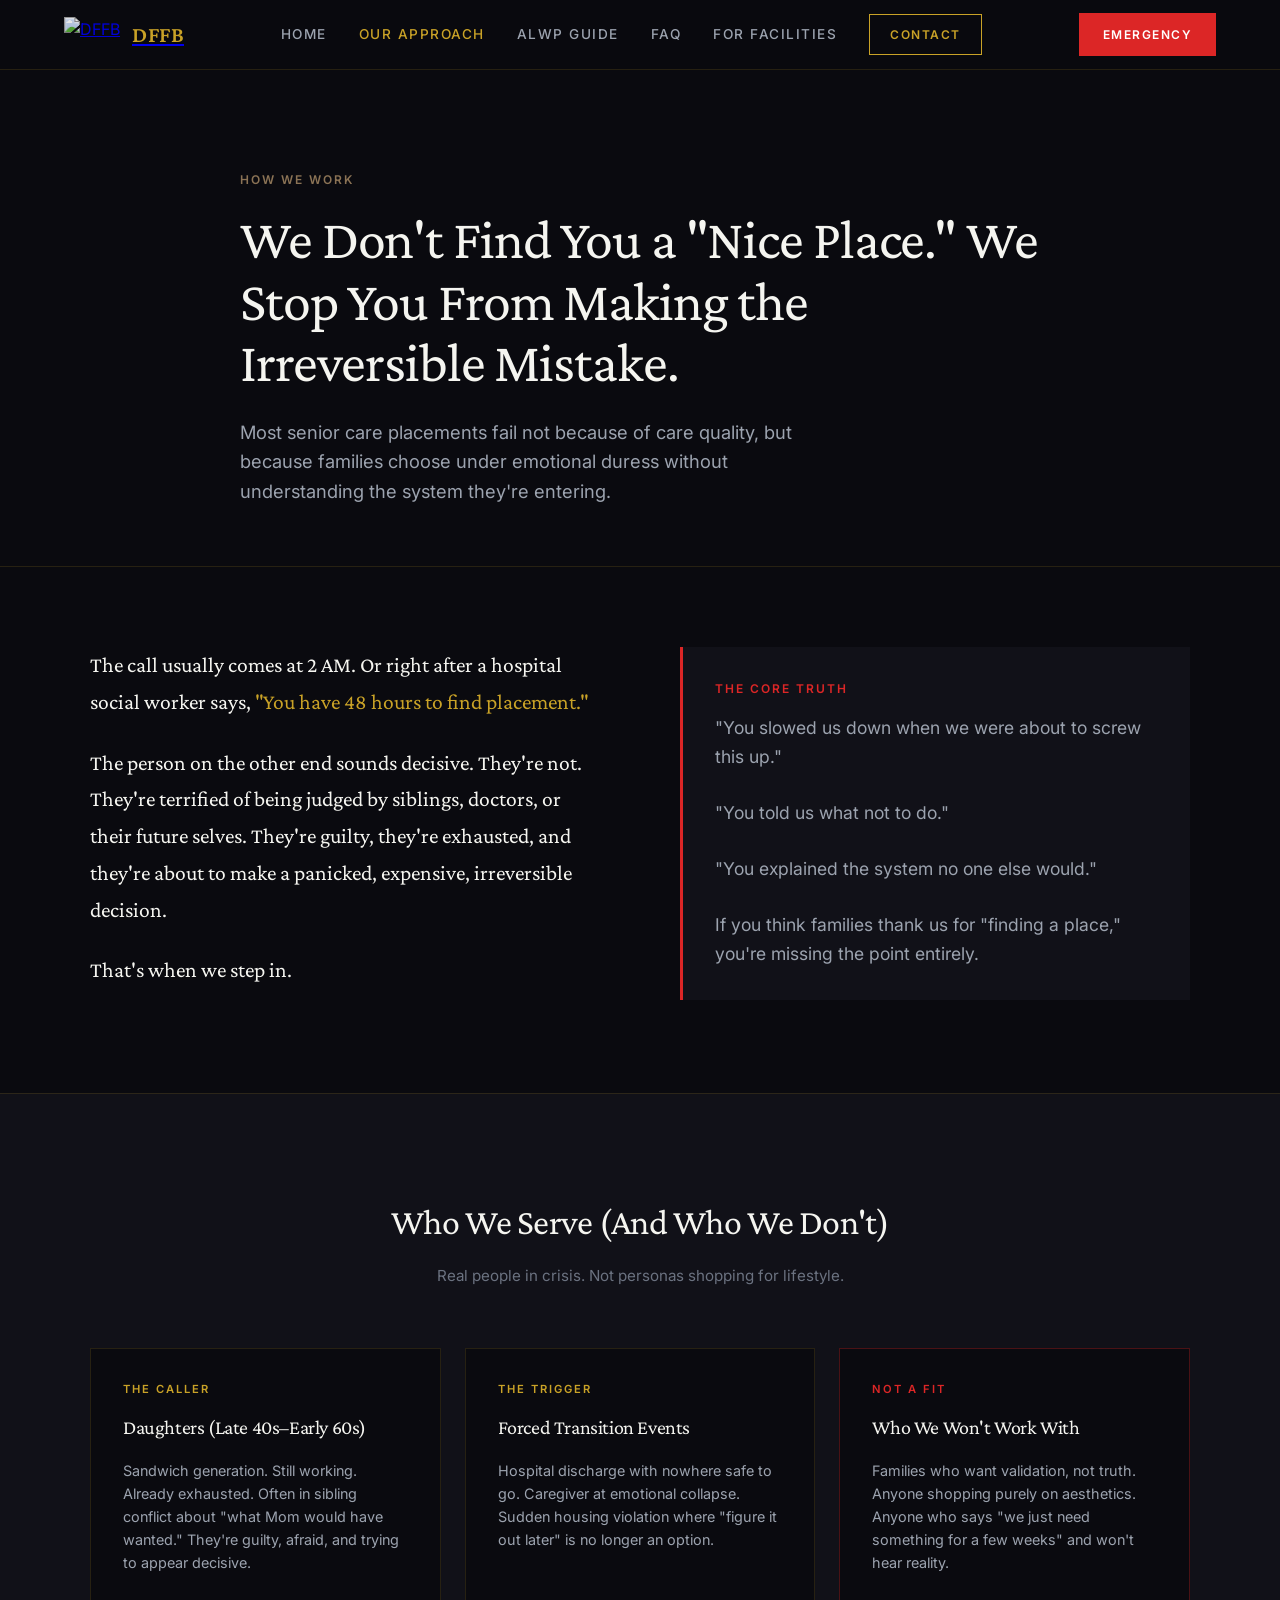
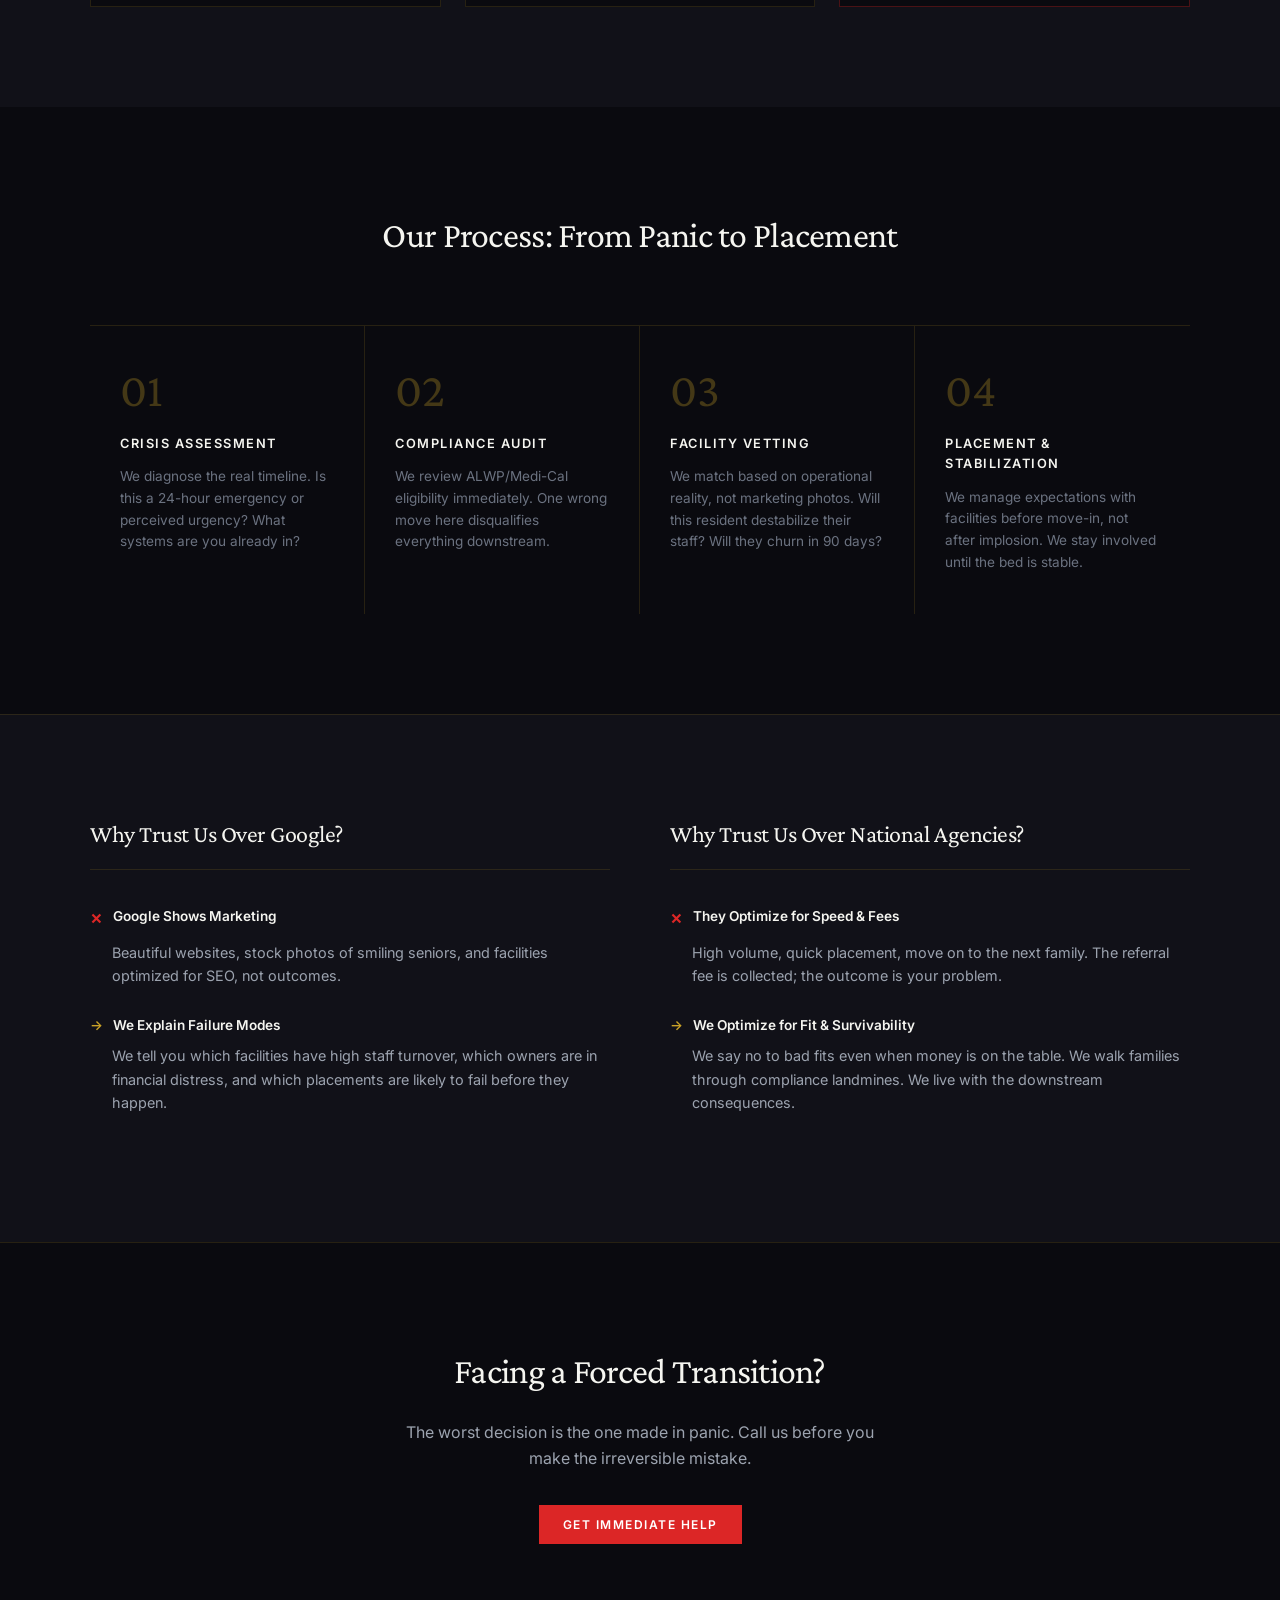
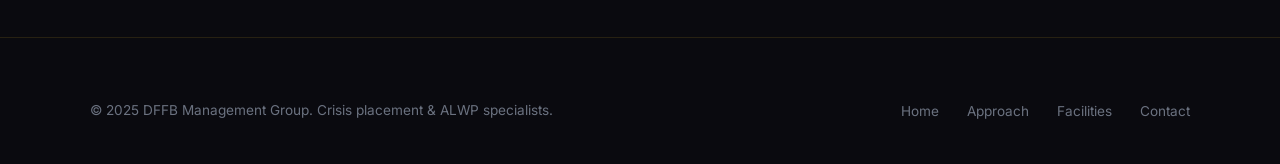
==== dffbwebsite/about.html @ b5d17aa3 "Add files via upload" ====
<!DOCTYPE html>
<html lang="en">
<head>
<script async src="https://www.googletagmanager.com/gtag/js?id=G-XNGD74ZHB4"></script>
<script>
  window.dataLayer = window.dataLayer || [];
  function gtag(){dataLayer.push(arguments);}
  gtag('js', new Date());
  gtag('config', 'G-XNGD74ZHB4');
</script>

    <meta charset="UTF-8">
    <meta name="viewport" content="width=device-width, initial-scale=1.0">
    
    <title>Our Approach | DFFB Senior Living | How We Stop Families From Screwing Up Placement</title>
    <meta name="description" content="We don't find 'nice places.' We prevent irreversible placement mistakes. Learn the DFFB approach to crisis intervention, ALWP navigation, and senior housing transitions.">
    
    <link rel="preconnect" href="https://fonts.googleapis.com">
    <link href="https://fonts.googleapis.com/css2?family=Inter:wght@400;500;600&family=Crimson+Pro:ital,wght@0,400;0,600;1,400&display=swap" rel="stylesheet">

    <style>
        :root {
            --bg-void: #0a0a0f;
            --bg-elevated: #111118;
            --gold: #C9A227;
            --gold-dim: #8B7355;
            --text-primary: #f5f5f0;
            --text-secondary: #9ca3af;
            --text-muted: #6b7280;
            --accent-red: #dc2626;
            --border: rgba(201, 162, 39, 0.15);
        }

        * { box-sizing: border-box; margin: 0; padding: 0; }

        body {
            font-family: 'Inter', -apple-system, sans-serif;
            background-color: var(--bg-void);
            color: var(--text-primary);
            line-height: 1.6;
            padding-top: 70px;
        }

        h1, h2, h3 { 
            font-family: 'Crimson Pro', Georgia, serif; 
            font-weight: 400;
            letter-spacing: -0.02em;
        }

        header {
            position: fixed; top: 0; width: 100%;
            background: rgba(10, 10, 15, 0.95);
            backdrop-filter: blur(12px);
            padding: 0 5%;
            z-index: 1000;
            display: flex; justify-content: space-between; align-items: center;
            height: 70px;
            border-bottom: 1px solid var(--border);
        }
        
        .logo-group { display: flex; align-items: center; gap: 12px; }
        .logo-img { height: 36px; width: auto; filter: brightness(0.9); }
        .brand-name { 
            font-family: 'Crimson Pro', serif; 
            font-size: 1.4rem; 
            font-weight: 600; 
            color: var(--gold); 
            letter-spacing: 0.5px; 
        }

        .nav-links { display: flex; gap: 32px; align-items: center; }
        .nav-link { 
            color: var(--text-secondary); 
            font-weight: 500; 
            font-size: 0.85rem; 
            text-transform: uppercase; 
            letter-spacing: 1.5px; 
            transition: color 0.2s;
            text-decoration: none;
        }
        .nav-link:hover { color: var(--text-primary); }
        .nav-link.active { color: var(--gold); }
        
        .btn-primary {
            background: transparent;
            color: var(--gold);
            padding: 10px 20px;
            border: 1px solid var(--gold);
            font-weight: 600;
            text-transform: uppercase;
            letter-spacing: 1.5px;
            font-size: 0.75rem;
            cursor: pointer;
            transition: all 0.2s;
            text-decoration: none;
        }
        .btn-primary:hover { 
            background: var(--gold); 
            color: var(--bg-void);
        }

        .btn-emergency {
            background: var(--accent-red);
            color: white;
            padding: 12px 24px;
            border: none;
            font-weight: 600;
            text-transform: uppercase;
            letter-spacing: 1.5px;
            font-size: 0.75rem;
            cursor: pointer;
            transition: all 0.2s;
            text-decoration: none;
        }

        /* PAGE HEADER */
        .page-header {
            padding: 100px 5% 60px;
            border-bottom: 1px solid var(--border);
        }

        .page-header-inner {
            max-width: 800px;
            margin: 0 auto;
        }

        .page-tag {
            color: var(--gold-dim);
            font-size: 0.75rem;
            font-weight: 600;
            text-transform: uppercase;
            letter-spacing: 2px;
            margin-bottom: 20px;
        }

        .page-header h1 {
            font-size: clamp(2.5rem, 5vw, 3.5rem);
            line-height: 1.1;
            margin-bottom: 24px;
        }

        .page-header p {
            font-size: 1.15rem;
            color: var(--text-secondary);
            max-width: 600px;
        }

        /* MANIFESTO SECTION */
        .manifesto {
            padding: 80px 5%;
        }

        .manifesto-grid {
            display: grid;
            grid-template-columns: 1fr 1fr;
            gap: 80px;
            max-width: 1100px;
            margin: 0 auto;
            align-items: start;
        }

        .manifesto-text {
            font-family: 'Crimson Pro', serif;
            font-size: 1.35rem;
            line-height: 1.7;
            color: var(--text-primary);
        }

        .manifesto-text p {
            margin-bottom: 24px;
        }

        .manifesto-text strong {
            color: var(--gold);
            font-weight: 400;
        }

        .truth-box {
            background: var(--bg-elevated);
            border-left: 3px solid var(--accent-red);
            padding: 32px;
        }

        .truth-box h3 {
            font-family: 'Inter', sans-serif;
            font-size: 0.75rem;
            font-weight: 600;
            text-transform: uppercase;
            letter-spacing: 2px;
            color: var(--accent-red);
            margin-bottom: 16px;
        }

        .truth-box p {
            font-size: 1.1rem;
            line-height: 1.6;
            color: var(--text-secondary);
        }

        /* WHO WE SERVE */
        .audience {
            background: var(--bg-elevated);
            padding: 100px 5%;
            border-top: 1px solid var(--border);
        }

        .section-title {
            text-align: center;
            margin-bottom: 60px;
        }

        .section-title h2 {
            font-size: clamp(1.75rem, 3vw, 2.25rem);
            margin-bottom: 12px;
        }

        .section-title p {
            color: var(--text-muted);
            font-size: 0.95rem;
        }

        .audience-grid {
            display: grid;
            grid-template-columns: repeat(3, 1fr);
            gap: 24px;
            max-width: 1100px;
            margin: 0 auto;
        }

        .audience-card {
            background: var(--bg-void);
            border: 1px solid var(--border);
            padding: 32px;
        }

        .audience-card h4 {
            font-family: 'Inter', sans-serif;
            font-size: 0.7rem;
            font-weight: 600;
            text-transform: uppercase;
            letter-spacing: 2px;
            color: var(--gold);
            margin-bottom: 12px;
        }

        .audience-card h3 {
            font-size: 1.25rem;
            margin-bottom: 16px;
        }

        .audience-card p {
            font-size: 0.9rem;
            color: var(--text-secondary);
            line-height: 1.6;
        }

        .audience-card.not-fit {
            border-color: rgba(220, 38, 38, 0.3);
        }

        .audience-card.not-fit h4 {
            color: var(--accent-red);
        }

        /* PROCESS */
        .process {
            padding: 100px 5%;
        }

        .process-header {
            text-align: center;
            margin-bottom: 60px;
        }

        .process-header h2 {
            font-size: clamp(1.75rem, 3vw, 2.25rem);
            margin-bottom: 12px;
        }

        .process-grid {
            display: grid;
            grid-template-columns: repeat(4, 1fr);
            gap: 0;
            max-width: 1100px;
            margin: 0 auto;
            border-top: 1px solid var(--border);
        }

        .process-step {
            padding: 40px 30px;
            border-right: 1px solid var(--border);
            position: relative;
        }

        .process-step:last-child {
            border-right: none;
        }

        .step-number {
            font-family: 'Crimson Pro', serif;
            font-size: 3rem;
            color: var(--gold);
            opacity: 0.3;
            line-height: 1;
            margin-bottom: 20px;
        }

        .process-step h4 {
            font-family: 'Inter', sans-serif;
            font-size: 0.8rem;
            font-weight: 600;
            text-transform: uppercase;
            letter-spacing: 1.5px;
            margin-bottom: 12px;
        }

        .process-step p {
            font-size: 0.85rem;
            color: var(--text-muted);
            line-height: 1.6;
        }

        /* EDGE SECTION */
        .edge {
            background: var(--bg-elevated);
            padding: 100px 5%;
            border-top: 1px solid var(--border);
        }

        .edge-grid {
            display: grid;
            grid-template-columns: 1fr 1fr;
            gap: 60px;
            max-width: 1100px;
            margin: 0 auto;
        }

        .edge-col h3 {
            font-size: 1.5rem;
            margin-bottom: 32px;
            padding-bottom: 16px;
            border-bottom: 1px solid var(--border);
        }

        .comparison-item {
            margin-bottom: 28px;
        }

        .comparison-item h4 {
            font-family: 'Inter', sans-serif;
            font-size: 0.85rem;
            font-weight: 600;
            color: var(--text-primary);
            margin-bottom: 8px;
            display: flex;
            align-items: center;
            gap: 10px;
        }

        .comparison-item.them h4::before {
            content: '×';
            color: var(--accent-red);
            font-size: 1.2rem;
        }

        .comparison-item.us h4::before {
            content: '→';
            color: var(--gold);
        }

        .comparison-item p {
            font-size: 0.9rem;
            color: var(--text-secondary);
            padding-left: 22px;
        }

        /* CTA */
        .cta-section {
            padding: 100px 5%;
            text-align: center;
            border-top: 1px solid var(--border);
        }

        .cta-section h2 {
            font-size: clamp(1.75rem, 3vw, 2.25rem);
            margin-bottom: 20px;
        }

        .cta-section p {
            color: var(--text-secondary);
            max-width: 500px;
            margin: 0 auto 40px;
        }

        /* FOOTER */
        footer {
            background: var(--bg-void);
            padding: 60px 5% 40px;
            border-top: 1px solid var(--border);
        }

        .footer-content {
            display: flex;
            justify-content: space-between;
            align-items: center;
            max-width: 1100px;
            margin: 0 auto;
        }

        .footer-left {
            color: var(--text-muted);
            font-size: 0.85rem;
        }

        .footer-links a {
            color: var(--text-muted);
            text-decoration: none;
            margin-left: 24px;
            font-size: 0.85rem;
            transition: color 0.2s;
        }

        .footer-links a:hover { color: var(--text-primary); }

        @media (max-width: 900px) {
            .manifesto-grid { grid-template-columns: 1fr; }
            .audience-grid { grid-template-columns: 1fr; }
            .process-grid { grid-template-columns: 1fr; border-top: none; }
            .process-step { border-right: none; border-bottom: 1px solid var(--border); }
            .edge-grid { grid-template-columns: 1fr; }
            .nav-links { display: none; }
            .footer-content { flex-direction: column; gap: 20px; text-align: center; }
            .footer-links a { margin: 0 12px; }
        }
    </style>
</head>
<body>

    <header>
        <a href="index.html" class="logo-group">
            <img src="logo.png" alt="DFFB" class="logo-img">
            <span class="brand-name">DFFB</span>
        </a>
        <nav class="nav-links">
            <a href="index.html" class="nav-link">Home</a>
            <a href="about.html" class="nav-link active">Our Approach</a>
            <a href="alwp.html" class="nav-link">ALWP Guide</a>
            <a href="faq.html" class="nav-link">FAQ</a>
            <a href="partner.html" class="nav-link">For Facilities</a>
            <a href="contact.html" class="btn-primary">Contact</a>
        </nav>
        <a href="contact.html" class="btn-emergency">Emergency</a>
    </header>

    <section class="page-header">
        <div class="page-header-inner">
            <div class="page-tag">How We Work</div>
            <h1>We Don't Find You a "Nice Place." We Stop You From Making the Irreversible Mistake.</h1>
            <p>Most senior care placements fail not because of care quality, but because families choose under emotional duress without understanding the system they're entering.</p>
        </div>
    </section>

    <section class="manifesto">
        <div class="manifesto-grid">
            <div class="manifesto-text">
                <p>The call usually comes at 2 AM. Or right after a hospital social worker says, <strong>"You have 48 hours to find placement."</strong></p>
                
                <p>The person on the other end sounds decisive. They're not. They're terrified of being judged by siblings, doctors, or their future selves. They're guilty, they're exhausted, and they're about to make a panicked, expensive, irreversible decision.</p>
                
                <p>That's when we step in.</p>
            </div>
            
            <div class="truth-box">
                <h3>The Core Truth</h3>
                <p>"You slowed us down when we were about to screw this up."<br><br>"You told us what not to do."<br><br>"You explained the system no one else would."<br><br>If you think families thank us for "finding a place," you're missing the point entirely.</p>
            </div>
        </div>
    </section>

    <section class="audience">
        <div class="section-title">
            <h2>Who We Serve (And Who We Don't)</h2>
            <p>Real people in crisis. Not personas shopping for lifestyle.</p>
        </div>
        
        <div class="audience-grid">
            <div class="audience-card">
                <h4>The Caller</h4>
                <h3>Daughters (Late 40s–Early 60s)</h3>
                <p>Sandwich generation. Still working. Already exhausted. Often in sibling conflict about "what Mom would have wanted." They're guilty, afraid, and trying to appear decisive.</p>
            </div>
            
            <div class="audience-card">
                <h4>The Trigger</h4>
                <h3>Forced Transition Events</h3>
                <p>Hospital discharge with nowhere safe to go. Caregiver at emotional collapse. Sudden housing violation where "figure it out later" is no longer an option.</p>
            </div>
            
            <div class="audience-card not-fit">
                <h4>Not a Fit</h4>
                <h3>Who We Won't Work With</h3>
                <p>Families who want validation, not truth. Anyone shopping purely on aesthetics. Anyone who says "we just need something for a few weeks" and won't hear reality.</p>
            </div>
        </div>
    </section>

    <section class="process">
        <div class="process-header">
            <h2>Our Process: From Panic to Placement</h2>
        </div>
        
        <div class="process-grid">
            <div class="process-step">
                <div class="step-number">01</div>
                <h4>Crisis Assessment</h4>
                <p>We diagnose the real timeline. Is this a 24-hour emergency or perceived urgency? What systems are you already in?</p>
            </div>
            
            <div class="process-step">
                <div class="step-number">02</div>
                <h4>Compliance Audit</h4>
                <p>We review ALWP/Medi-Cal eligibility immediately. One wrong move here disqualifies everything downstream.</p>
            </div>
            
            <div class="process-step">
                <div class="step-number">03</div>
                <h4>Facility Vetting</h4>
                <p>We match based on operational reality, not marketing photos. Will this resident destabilize their staff? Will they churn in 90 days?</p>
            </div>
            
            <div class="process-step">
                <div class="step-number">04</div>
                <h4>Placement & Stabilization</h4>
                <p>We manage expectations with facilities before move-in, not after implosion. We stay involved until the bed is stable.</p>
            </div>
        </div>
    </section>

    <section class="edge">
        <div class="edge-grid">
            <div class="edge-col">
                <h3>Why Trust Us Over Google?</h3>
                
                <div class="comparison-item them">
                    <h4>Google Shows Marketing</h4>
                    <p>Beautiful websites, stock photos of smiling seniors, and facilities optimized for SEO, not outcomes.</p>
                </div>
                
                <div class="comparison-item us">
                    <h4>We Explain Failure Modes</h4>
                    <p>We tell you which facilities have high staff turnover, which owners are in financial distress, and which placements are likely to fail before they happen.</p>
                </div>
            </div>
            
            <div class="edge-col">
                <h3>Why Trust Us Over National Agencies?</h3>
                
                <div class="comparison-item them">
                    <h4>They Optimize for Speed & Fees</h4>
                    <p>High volume, quick placement, move on to the next family. The referral fee is collected; the outcome is your problem.</p>
                </div>
                
                <div class="comparison-item us">
                    <h4>We Optimize for Fit & Survivability</h4>
                    <p>We say no to bad fits even when money is on the table. We walk families through compliance landmines. We live with the downstream consequences.</p>
                </div>
            </div>
        </div>
    </section>

    <section class="cta-section">
        <h2>Facing a Forced Transition?</h2>
        <p>The worst decision is the one made in panic. Call us before you make the irreversible mistake.</p>
        <a href="contact.html" class="btn-emergency">Get Immediate Help</a>
    </section>

    <footer>
        <div class="footer-content">
            <div class="footer-left">
                © 2025 DFFB Management Group. Crisis placement & ALWP specialists.
            </div>
            <div class="footer-links">
                <a href="index.html">Home</a>
                <a href="about.html">Approach</a>
                <a href="partner.html">Facilities</a>
                <a href="contact.html">Contact</a>
            </div>
        </div>
    </footer>

</body>
</html>
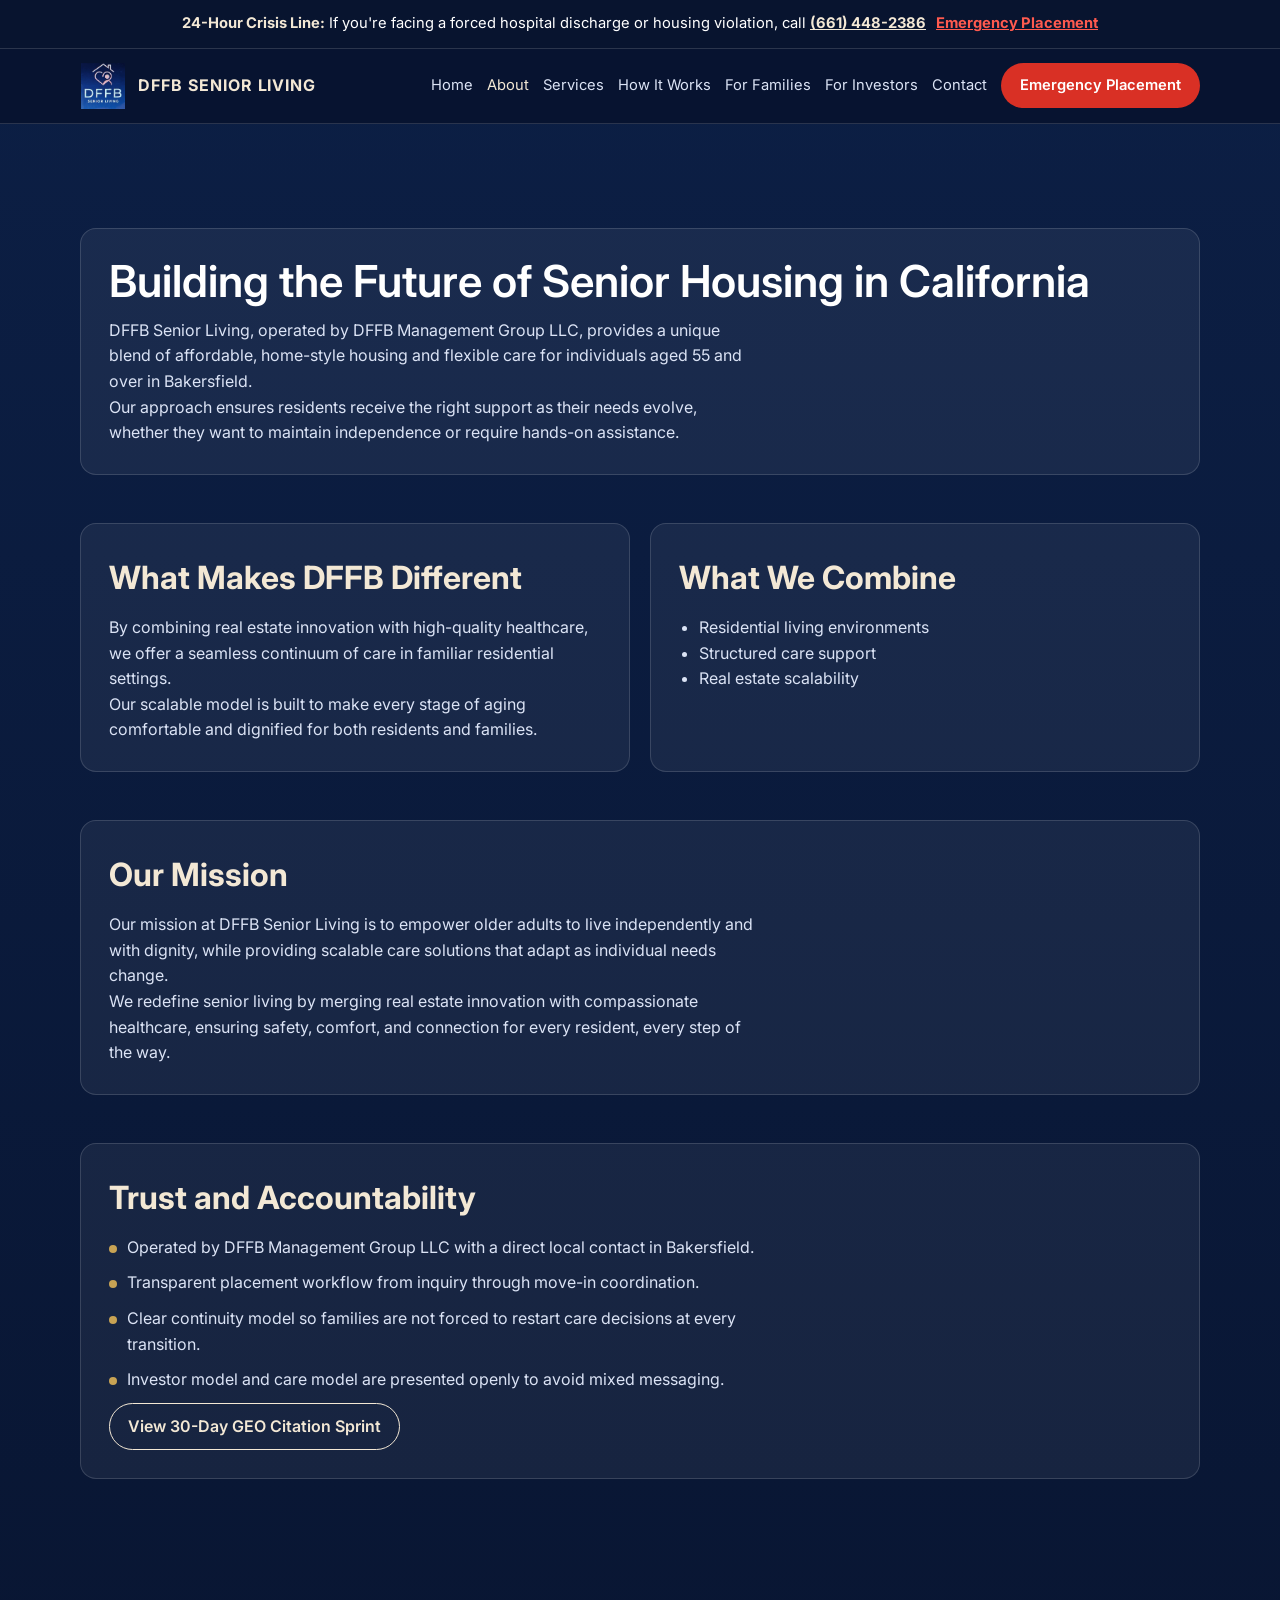
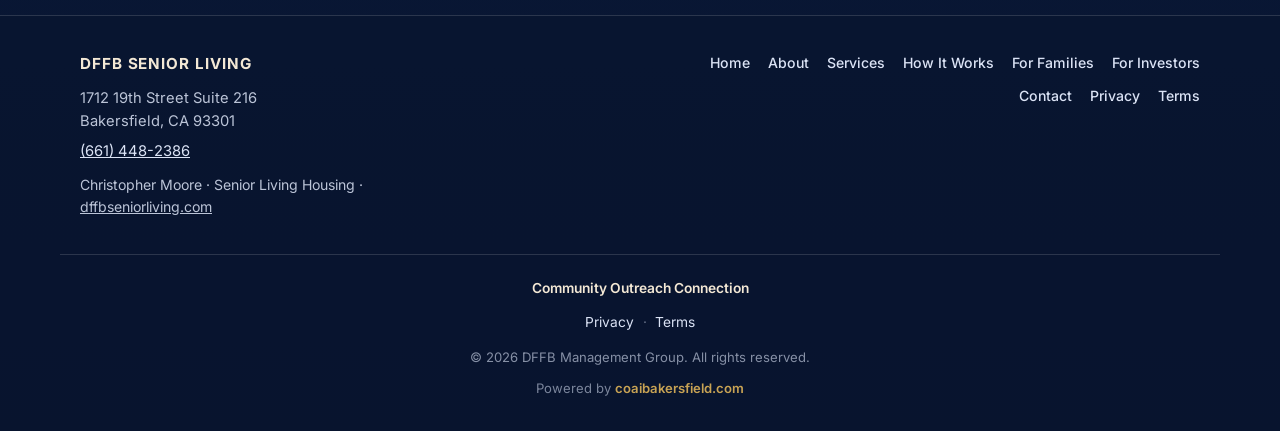
==== commit 132d00c4: "Sync DFFB site: unified header/footer, styles, new pages, COAI attribution Made-with: Cursor" ====
--- a/dffbwebsite/about.html
+++ b/dffbwebsite/about.html
@@ -8,585 +8,139 @@
   gtag('js', new Date());
   gtag('config', 'G-XNGD74ZHB4');
 </script>
-
     <meta charset="UTF-8">
     <meta name="viewport" content="width=device-width, initial-scale=1.0">
-    
-    <title>Our Approach | DFFB Senior Living | How We Stop Families From Screwing Up Placement</title>
-    <meta name="description" content="We don't find 'nice places.' We prevent irreversible placement mistakes. Learn the DFFB approach to crisis intervention, ALWP navigation, and senior housing transitions.">
-    
+    <title>About DFFB Senior Living | Home-Style Senior Housing</title>
+    <meta name="description" content="Learn how DFFB Senior Living combines affordable housing with flexible care for adults 55+ in Bakersfield and beyond.">
+    <meta name="geo.region" content="US-CA">
+    <meta name="geo.placename" content="Bakersfield">
+    <meta name="ICBM" content="35.3733, -119.0187">
+    <meta property="og:title" content="About DFFB Senior Living">
+    <meta property="og:description" content="Learn the mission and model behind DFFB Senior Living's home-style, affordable care platform in California.">
+    <meta property="og:type" content="website">
+    <meta property="og:url" content="https://dffbseniorliving.com/about.html">
+    <link rel="canonical" href="https://dffbseniorliving.com/about.html">
     <link rel="preconnect" href="https://fonts.googleapis.com">
-    <link href="https://fonts.googleapis.com/css2?family=Inter:wght@400;500;600&family=Crimson+Pro:ital,wght@0,400;0,600;1,400&display=swap" rel="stylesheet">
-
-    <style>
-        :root {
-            --bg-void: #0a0a0f;
-            --bg-elevated: #111118;
-            --gold: #C9A227;
-            --gold-dim: #8B7355;
-            --text-primary: #f5f5f0;
-            --text-secondary: #9ca3af;
-            --text-muted: #6b7280;
-            --accent-red: #dc2626;
-            --border: rgba(201, 162, 39, 0.15);
-        }
-
-        * { box-sizing: border-box; margin: 0; padding: 0; }
-
-        body {
-            font-family: 'Inter', -apple-system, sans-serif;
-            background-color: var(--bg-void);
-            color: var(--text-primary);
-            line-height: 1.6;
-            padding-top: 70px;
-        }
-
-        h1, h2, h3 { 
-            font-family: 'Crimson Pro', Georgia, serif; 
-            font-weight: 400;
-            letter-spacing: -0.02em;
-        }
-
-        header {
-            position: fixed; top: 0; width: 100%;
-            background: rgba(10, 10, 15, 0.95);
-            backdrop-filter: blur(12px);
-            padding: 0 5%;
-            z-index: 1000;
-            display: flex; justify-content: space-between; align-items: center;
-            height: 70px;
-            border-bottom: 1px solid var(--border);
-        }
-        
-        .logo-group { display: flex; align-items: center; gap: 12px; }
-        .logo-img { height: 36px; width: auto; filter: brightness(0.9); }
-        .brand-name { 
-            font-family: 'Crimson Pro', serif; 
-            font-size: 1.4rem; 
-            font-weight: 600; 
-            color: var(--gold); 
-            letter-spacing: 0.5px; 
-        }
-
-        .nav-links { display: flex; gap: 32px; align-items: center; }
-        .nav-link { 
-            color: var(--text-secondary); 
-            font-weight: 500; 
-            font-size: 0.85rem; 
-            text-transform: uppercase; 
-            letter-spacing: 1.5px; 
-            transition: color 0.2s;
-            text-decoration: none;
-        }
-        .nav-link:hover { color: var(--text-primary); }
-        .nav-link.active { color: var(--gold); }
-        
-        .btn-primary {
-            background: transparent;
-            color: var(--gold);
-            padding: 10px 20px;
-            border: 1px solid var(--gold);
-            font-weight: 600;
-            text-transform: uppercase;
-            letter-spacing: 1.5px;
-            font-size: 0.75rem;
-            cursor: pointer;
-            transition: all 0.2s;
-            text-decoration: none;
-        }
-        .btn-primary:hover { 
-            background: var(--gold); 
-            color: var(--bg-void);
-        }
-
-        .btn-emergency {
-            background: var(--accent-red);
-            color: white;
-            padding: 12px 24px;
-            border: none;
-            font-weight: 600;
-            text-transform: uppercase;
-            letter-spacing: 1.5px;
-            font-size: 0.75rem;
-            cursor: pointer;
-            transition: all 0.2s;
-            text-decoration: none;
-        }
-
-        /* PAGE HEADER */
-        .page-header {
-            padding: 100px 5% 60px;
-            border-bottom: 1px solid var(--border);
-        }
-
-        .page-header-inner {
-            max-width: 800px;
-            margin: 0 auto;
-        }
-
-        .page-tag {
-            color: var(--gold-dim);
-            font-size: 0.75rem;
-            font-weight: 600;
-            text-transform: uppercase;
-            letter-spacing: 2px;
-            margin-bottom: 20px;
-        }
-
-        .page-header h1 {
-            font-size: clamp(2.5rem, 5vw, 3.5rem);
-            line-height: 1.1;
-            margin-bottom: 24px;
-        }
-
-        .page-header p {
-            font-size: 1.15rem;
-            color: var(--text-secondary);
-            max-width: 600px;
-        }
-
-        /* MANIFESTO SECTION */
-        .manifesto {
-            padding: 80px 5%;
-        }
-
-        .manifesto-grid {
-            display: grid;
-            grid-template-columns: 1fr 1fr;
-            gap: 80px;
-            max-width: 1100px;
-            margin: 0 auto;
-            align-items: start;
-        }
-
-        .manifesto-text {
-            font-family: 'Crimson Pro', serif;
-            font-size: 1.35rem;
-            line-height: 1.7;
-            color: var(--text-primary);
-        }
-
-        .manifesto-text p {
-            margin-bottom: 24px;
-        }
-
-        .manifesto-text strong {
-            color: var(--gold);
-            font-weight: 400;
-        }
-
-        .truth-box {
-            background: var(--bg-elevated);
-            border-left: 3px solid var(--accent-red);
-            padding: 32px;
-        }
-
-        .truth-box h3 {
-            font-family: 'Inter', sans-serif;
-            font-size: 0.75rem;
-            font-weight: 600;
-            text-transform: uppercase;
-            letter-spacing: 2px;
-            color: var(--accent-red);
-            margin-bottom: 16px;
-        }
-
-        .truth-box p {
-            font-size: 1.1rem;
-            line-height: 1.6;
-            color: var(--text-secondary);
-        }
-
-        /* WHO WE SERVE */
-        .audience {
-            background: var(--bg-elevated);
-            padding: 100px 5%;
-            border-top: 1px solid var(--border);
-        }
-
-        .section-title {
-            text-align: center;
-            margin-bottom: 60px;
-        }
-
-        .section-title h2 {
-            font-size: clamp(1.75rem, 3vw, 2.25rem);
-            margin-bottom: 12px;
-        }
-
-        .section-title p {
-            color: var(--text-muted);
-            font-size: 0.95rem;
-        }
-
-        .audience-grid {
-            display: grid;
-            grid-template-columns: repeat(3, 1fr);
-            gap: 24px;
-            max-width: 1100px;
-            margin: 0 auto;
-        }
-
-        .audience-card {
-            background: var(--bg-void);
-            border: 1px solid var(--border);
-            padding: 32px;
-        }
-
-        .audience-card h4 {
-            font-family: 'Inter', sans-serif;
-            font-size: 0.7rem;
-            font-weight: 600;
-            text-transform: uppercase;
-            letter-spacing: 2px;
-            color: var(--gold);
-            margin-bottom: 12px;
-        }
-
-        .audience-card h3 {
-            font-size: 1.25rem;
-            margin-bottom: 16px;
-        }
-
-        .audience-card p {
-            font-size: 0.9rem;
-            color: var(--text-secondary);
-            line-height: 1.6;
-        }
-
-        .audience-card.not-fit {
-            border-color: rgba(220, 38, 38, 0.3);
-        }
-
-        .audience-card.not-fit h4 {
-            color: var(--accent-red);
-        }
-
-        /* PROCESS */
-        .process {
-            padding: 100px 5%;
-        }
-
-        .process-header {
-            text-align: center;
-            margin-bottom: 60px;
-        }
-
-        .process-header h2 {
-            font-size: clamp(1.75rem, 3vw, 2.25rem);
-            margin-bottom: 12px;
-        }
-
-        .process-grid {
-            display: grid;
-            grid-template-columns: repeat(4, 1fr);
-            gap: 0;
-            max-width: 1100px;
-            margin: 0 auto;
-            border-top: 1px solid var(--border);
-        }
-
-        .process-step {
-            padding: 40px 30px;
-            border-right: 1px solid var(--border);
-            position: relative;
-        }
-
-        .process-step:last-child {
-            border-right: none;
-        }
-
-        .step-number {
-            font-family: 'Crimson Pro', serif;
-            font-size: 3rem;
-            color: var(--gold);
-            opacity: 0.3;
-            line-height: 1;
-            margin-bottom: 20px;
-        }
-
-        .process-step h4 {
-            font-family: 'Inter', sans-serif;
-            font-size: 0.8rem;
-            font-weight: 600;
-            text-transform: uppercase;
-            letter-spacing: 1.5px;
-            margin-bottom: 12px;
-        }
-
-        .process-step p {
-            font-size: 0.85rem;
-            color: var(--text-muted);
-            line-height: 1.6;
-        }
-
-        /* EDGE SECTION */
-        .edge {
-            background: var(--bg-elevated);
-            padding: 100px 5%;
-            border-top: 1px solid var(--border);
-        }
-
-        .edge-grid {
-            display: grid;
-            grid-template-columns: 1fr 1fr;
-            gap: 60px;
-            max-width: 1100px;
-            margin: 0 auto;
-        }
-
-        .edge-col h3 {
-            font-size: 1.5rem;
-            margin-bottom: 32px;
-            padding-bottom: 16px;
-            border-bottom: 1px solid var(--border);
-        }
-
-        .comparison-item {
-            margin-bottom: 28px;
-        }
-
-        .comparison-item h4 {
-            font-family: 'Inter', sans-serif;
-            font-size: 0.85rem;
-            font-weight: 600;
-            color: var(--text-primary);
-            margin-bottom: 8px;
-            display: flex;
-            align-items: center;
-            gap: 10px;
-        }
-
-        .comparison-item.them h4::before {
-            content: '×';
-            color: var(--accent-red);
-            font-size: 1.2rem;
-        }
-
-        .comparison-item.us h4::before {
-            content: '→';
-            color: var(--gold);
-        }
-
-        .comparison-item p {
-            font-size: 0.9rem;
-            color: var(--text-secondary);
-            padding-left: 22px;
-        }
-
-        /* CTA */
-        .cta-section {
-            padding: 100px 5%;
-            text-align: center;
-            border-top: 1px solid var(--border);
-        }
-
-        .cta-section h2 {
-            font-size: clamp(1.75rem, 3vw, 2.25rem);
-            margin-bottom: 20px;
-        }
-
-        .cta-section p {
-            color: var(--text-secondary);
-            max-width: 500px;
-            margin: 0 auto 40px;
-        }
-
-        /* FOOTER */
-        footer {
-            background: var(--bg-void);
-            padding: 60px 5% 40px;
-            border-top: 1px solid var(--border);
-        }
-
-        .footer-content {
-            display: flex;
-            justify-content: space-between;
-            align-items: center;
-            max-width: 1100px;
-            margin: 0 auto;
-        }
-
-        .footer-left {
-            color: var(--text-muted);
-            font-size: 0.85rem;
-        }
-
-        .footer-links a {
-            color: var(--text-muted);
-            text-decoration: none;
-            margin-left: 24px;
-            font-size: 0.85rem;
-            transition: color 0.2s;
-        }
-
-        .footer-links a:hover { color: var(--text-primary); }
-
-        @media (max-width: 900px) {
-            .manifesto-grid { grid-template-columns: 1fr; }
-            .audience-grid { grid-template-columns: 1fr; }
-            .process-grid { grid-template-columns: 1fr; border-top: none; }
-            .process-step { border-right: none; border-bottom: 1px solid var(--border); }
-            .edge-grid { grid-template-columns: 1fr; }
-            .nav-links { display: none; }
-            .footer-content { flex-direction: column; gap: 20px; text-align: center; }
-            .footer-links a { margin: 0 12px; }
-        }
-    </style>
+    <link href="https://fonts.googleapis.com/css2?family=Inter:wght@400;500;600;700&display=swap" rel="stylesheet">
+    <link rel="stylesheet" href="styles.css">
+    <script type="application/ld+json">
+    {
+      "@context": "https://schema.org",
+      "@type": "AboutPage",
+      "name": "About DFFB Senior Living",
+      "url": "https://dffbseniorliving.com/about.html",
+      "description": "DFFB Senior Living combines affordable home-style housing with flexible care for adults 55+ in Bakersfield and California."
+    }
+    </script>
 </head>
 <body>
-
-    <header>
-        <a href="index.html" class="logo-group">
-            <img src="logo.png" alt="DFFB" class="logo-img">
-            <span class="brand-name">DFFB</span>
-        </a>
-        <nav class="nav-links">
-            <a href="index.html" class="nav-link">Home</a>
-            <a href="about.html" class="nav-link active">Our Approach</a>
-            <a href="alwp.html" class="nav-link">ALWP Guide</a>
-            <a href="faq.html" class="nav-link">FAQ</a>
-            <a href="partner.html" class="nav-link">For Facilities</a>
-            <a href="contact.html" class="btn-primary">Contact</a>
-        </nav>
-        <a href="contact.html" class="btn-emergency">Emergency</a>
+    <div class="top-alert">
+        <strong>24-Hour Crisis Line:</strong> If you're facing a forced hospital discharge or housing violation, call
+        <a href="tel:+16614482386">(661) 448-2386</a>
+        <a class="emergency-link" href="contact.html">Emergency Placement</a>
+    </div>
+    <header class="site-header">
+        <div class="header-inner">
+            <a class="brand" href="index.html">
+                <img src="dffb-logo.png" alt="DFFB Senior Living logo">
+                <span>DFFB SENIOR LIVING</span>
+            </a>
+            <button class="nav-toggle" type="button" aria-expanded="false" aria-controls="primary-nav" aria-label="Open menu">Menu</button>
+            <nav id="primary-nav" aria-label="Primary">
+                <a href="index.html">Home</a>
+                <a class="active" href="about.html">About</a>
+                <a href="services.html">Services</a>
+                <a href="how-it-works.html">How It Works</a>
+                <a href="families.html">For Families</a>
+                <a href="investors.html">For Investors</a>
+                <a href="contact.html">Contact</a>
+                <a href="contact.html" class="btn btn-danger">Emergency Placement</a>
+            </nav>
+        </div>
     </header>
 
-    <section class="page-header">
-        <div class="page-header-inner">
-            <div class="page-tag">How We Work</div>
-            <h1>We Don't Find You a "Nice Place." We Stop You From Making the Irreversible Mistake.</h1>
-            <p>Most senior care placements fail not because of care quality, but because families choose under emotional duress without understanding the system they're entering.</p>
+    <main>
+        <section class="panel">
+            <h1>Building the Future of Senior Housing in California</h1>
+            <p>DFFB Senior Living, operated by DFFB Management Group LLC, provides a unique blend of affordable, home-style housing and flexible care for individuals aged 55 and over in Bakersfield.</p>
+            <p>Our approach ensures residents receive the right support as their needs evolve, whether they want to maintain independence or require hands-on assistance.</p>
+        </section>
+
+        <section class="grid-2">
+            <article class="card">
+                <h2>What Makes DFFB Different</h2>
+                <p>By combining real estate innovation with high-quality healthcare, we offer a seamless continuum of care in familiar residential settings.</p>
+                <p>Our scalable model is built to make every stage of aging comfortable and dignified for both residents and families.</p>
+            </article>
+            <article class="card">
+                <h2>What We Combine</h2>
+                <ul>
+                    <li>Residential living environments</li>
+                    <li>Structured care support</li>
+                    <li>Real estate scalability</li>
+                </ul>
+            </article>
+        </section>
+
+        <section class="card">
+            <h2>Our Mission</h2>
+            <p>Our mission at DFFB Senior Living is to empower older adults to live independently and with dignity, while providing scalable care solutions that adapt as individual needs change.</p>
+            <p>We redefine senior living by merging real estate innovation with compassionate healthcare, ensuring safety, comfort, and connection for every resident, every step of the way.</p>
+        </section>
+
+        <section class="card">
+            <h2>Trust and Accountability</h2>
+            <ul class="trust-list">
+                <li>Operated by DFFB Management Group LLC with a direct local contact in Bakersfield.</li>
+                <li>Transparent placement workflow from inquiry through move-in coordination.</li>
+                <li>Clear continuity model so families are not forced to restart care decisions at every transition.</li>
+                <li>Investor model and care model are presented openly to avoid mixed messaging.</li>
+            </ul>
+            <div class="button-row">
+                <a class="btn btn-secondary" href="geo-citation-sprint.html">View 30-Day GEO Citation Sprint</a>
+            </div>
+        </section>
+    </main>
+
+    <footer class="site-footer">
+        <div class="footer-inner">
+            <div class="footer-col">
+                <p class="footer-heading">DFFB SENIOR LIVING</p>
+                <p class="footer-address">1712 19th Street Suite 216<br>Bakersfield, CA 93301</p>
+                <p><a href="tel:+16614482386">(661) 448-2386</a></p>
+                <p class="footer-sub">Christopher Moore · Senior Living Housing · <a href="https://dffbseniorliving.com" target="_blank" rel="noopener">dffbseniorliving.com</a></p>
+            </div>
+            <nav class="footer-nav" aria-label="Footer">
+                <a href="index.html">Home</a>
+                <a href="about.html">About</a>
+                <a href="services.html">Services</a>
+                <a href="how-it-works.html">How It Works</a>
+                <a href="families.html">For Families</a>
+                <a href="investors.html">For Investors</a>
+                <a href="contact.html">Contact</a>
+                <a href="privacy.html">Privacy</a>
+                <a href="terms.html">Terms</a>
+            </nav>
         </div>
-    </section>
-
-    <section class="manifesto">
-        <div class="manifesto-grid">
-            <div class="manifesto-text">
-                <p>The call usually comes at 2 AM. Or right after a hospital social worker says, <strong>"You have 48 hours to find placement."</strong></p>
-                
-                <p>The person on the other end sounds decisive. They're not. They're terrified of being judged by siblings, doctors, or their future selves. They're guilty, they're exhausted, and they're about to make a panicked, expensive, irreversible decision.</p>
-                
-                <p>That's when we step in.</p>
-            </div>
-            
-            <div class="truth-box">
-                <h3>The Core Truth</h3>
-                <p>"You slowed us down when we were about to screw this up."<br><br>"You told us what not to do."<br><br>"You explained the system no one else would."<br><br>If you think families thank us for "finding a place," you're missing the point entirely.</p>
-            </div>
-        </div>
-    </section>
-
-    <section class="audience">
-        <div class="section-title">
-            <h2>Who We Serve (And Who We Don't)</h2>
-            <p>Real people in crisis. Not personas shopping for lifestyle.</p>
-        </div>
-        
-        <div class="audience-grid">
-            <div class="audience-card">
-                <h4>The Caller</h4>
-                <h3>Daughters (Late 40s–Early 60s)</h3>
-                <p>Sandwich generation. Still working. Already exhausted. Often in sibling conflict about "what Mom would have wanted." They're guilty, afraid, and trying to appear decisive.</p>
-            </div>
-            
-            <div class="audience-card">
-                <h4>The Trigger</h4>
-                <h3>Forced Transition Events</h3>
-                <p>Hospital discharge with nowhere safe to go. Caregiver at emotional collapse. Sudden housing violation where "figure it out later" is no longer an option.</p>
-            </div>
-            
-            <div class="audience-card not-fit">
-                <h4>Not a Fit</h4>
-                <h3>Who We Won't Work With</h3>
-                <p>Families who want validation, not truth. Anyone shopping purely on aesthetics. Anyone who says "we just need something for a few weeks" and won't hear reality.</p>
-            </div>
-        </div>
-    </section>
-
-    <section class="process">
-        <div class="process-header">
-            <h2>Our Process: From Panic to Placement</h2>
-        </div>
-        
-        <div class="process-grid">
-            <div class="process-step">
-                <div class="step-number">01</div>
-                <h4>Crisis Assessment</h4>
-                <p>We diagnose the real timeline. Is this a 24-hour emergency or perceived urgency? What systems are you already in?</p>
-            </div>
-            
-            <div class="process-step">
-                <div class="step-number">02</div>
-                <h4>Compliance Audit</h4>
-                <p>We review ALWP/Medi-Cal eligibility immediately. One wrong move here disqualifies everything downstream.</p>
-            </div>
-            
-            <div class="process-step">
-                <div class="step-number">03</div>
-                <h4>Facility Vetting</h4>
-                <p>We match based on operational reality, not marketing photos. Will this resident destabilize their staff? Will they churn in 90 days?</p>
-            </div>
-            
-            <div class="process-step">
-                <div class="step-number">04</div>
-                <h4>Placement & Stabilization</h4>
-                <p>We manage expectations with facilities before move-in, not after implosion. We stay involved until the bed is stable.</p>
-            </div>
-        </div>
-    </section>
-
-    <section class="edge">
-        <div class="edge-grid">
-            <div class="edge-col">
-                <h3>Why Trust Us Over Google?</h3>
-                
-                <div class="comparison-item them">
-                    <h4>Google Shows Marketing</h4>
-                    <p>Beautiful websites, stock photos of smiling seniors, and facilities optimized for SEO, not outcomes.</p>
-                </div>
-                
-                <div class="comparison-item us">
-                    <h4>We Explain Failure Modes</h4>
-                    <p>We tell you which facilities have high staff turnover, which owners are in financial distress, and which placements are likely to fail before they happen.</p>
-                </div>
-            </div>
-            
-            <div class="edge-col">
-                <h3>Why Trust Us Over National Agencies?</h3>
-                
-                <div class="comparison-item them">
-                    <h4>They Optimize for Speed & Fees</h4>
-                    <p>High volume, quick placement, move on to the next family. The referral fee is collected; the outcome is your problem.</p>
-                </div>
-                
-                <div class="comparison-item us">
-                    <h4>We Optimize for Fit & Survivability</h4>
-                    <p>We say no to bad fits even when money is on the table. We walk families through compliance landmines. We live with the downstream consequences.</p>
-                </div>
-            </div>
-        </div>
-    </section>
-
-    <section class="cta-section">
-        <h2>Facing a Forced Transition?</h2>
-        <p>The worst decision is the one made in panic. Call us before you make the irreversible mistake.</p>
-        <a href="contact.html" class="btn-emergency">Get Immediate Help</a>
-    </section>
-
-    <footer>
-        <div class="footer-content">
-            <div class="footer-left">
-                © 2025 DFFB Management Group. Crisis placement & ALWP specialists.
-            </div>
-            <div class="footer-links">
-                <a href="index.html">Home</a>
-                <a href="about.html">Approach</a>
-                <a href="partner.html">Facilities</a>
-                <a href="contact.html">Contact</a>
-            </div>
+        <div class="footer-bottom">
+            <p class="footer-links-row">
+                <a href="https://linktr.ee/DFFB.MANAGEMENTGROUP" target="_blank" rel="noopener">Community Outreach Connection</a>
+            </p>
+            <p class="footer-legal"><a href="privacy.html">Privacy</a><span class="footer-dot"> · </span><a href="terms.html">Terms</a></p>
+            <p class="footer-copy">© 2026 DFFB Management Group. All rights reserved.</p>
+            <p class="footer-powered">Powered by <a href="https://coaibakersfield.com" target="_blank" rel="noopener noreferrer">coaibakersfield.com</a></p>
         </div>
     </footer>
-
+    <script>
+      (function () {
+        const headerInner = document.querySelector(".header-inner");
+        const navToggle = document.querySelector(".nav-toggle");
+        if (!headerInner || !navToggle) return;
+        navToggle.addEventListener("click", function () {
+          const open = headerInner.classList.toggle("menu-open");
+          navToggle.setAttribute("aria-expanded", String(open));
+        });
+      })();
+    </script>
 </body>
 </html>
--- a/dffbwebsite/styles.css
+++ b/dffbwebsite/styles.css
@@ -0,0 +1,557 @@
+:root {
+    --navy: #0c1f45;
+    --navy-dark: #08142f;
+    --beige: #f3e8d5;
+    --gold: #c8a354;
+    --white: #ffffff;
+    --text: #dbe3f5;
+    --text-dark: #1b2337;
+    --alert: #d93025;
+    --card: rgba(255, 255, 255, 0.06);
+    --border: rgba(255, 255, 255, 0.14);
+}
+
+* {
+    box-sizing: border-box;
+    margin: 0;
+    padding: 0;
+}
+
+body {
+    font-family: "Inter", -apple-system, BlinkMacSystemFont, "Segoe UI", sans-serif;
+    background: linear-gradient(180deg, var(--navy) 0%, var(--navy-dark) 100%);
+    color: var(--text);
+    line-height: 1.6;
+}
+
+a {
+    color: inherit;
+}
+
+/* Keyboard / focus visibility */
+:focus-visible {
+    outline: 2px solid var(--gold);
+    outline-offset: 3px;
+}
+
+button:focus:not(:focus-visible),
+.nav-toggle:focus:not(:focus-visible) {
+    outline: none;
+}
+
+.top-alert {
+    background: var(--navy-dark);
+    color: var(--white);
+    text-align: center;
+    padding: 12px 16px;
+    font-size: 0.92rem;
+    border-bottom: 1px solid var(--border);
+}
+
+.top-alert strong {
+    color: var(--beige);
+}
+
+.top-alert a {
+    color: var(--beige);
+    font-weight: 700;
+}
+
+.top-alert .emergency-link {
+    color: #ff5a4f;
+    text-decoration: underline;
+    margin-left: 6px;
+}
+
+header.site-header,
+header {
+    position: sticky;
+    top: 0;
+    z-index: 1000;
+    background: rgba(8, 20, 47, 0.94);
+    backdrop-filter: blur(10px);
+    border-bottom: 1px solid var(--border);
+}
+
+.header-inner {
+    max-width: 1160px;
+    margin: 0 auto;
+    padding: 14px 20px;
+    display: flex;
+    align-items: center;
+    justify-content: space-between;
+    gap: 24px;
+    position: relative;
+}
+
+.brand {
+    display: flex;
+    align-items: center;
+    gap: 12px;
+    text-decoration: none;
+}
+
+.brand img {
+    width: 46px;
+    height: 46px;
+    object-fit: contain;
+}
+
+.brand span {
+    font-weight: 700;
+    color: var(--beige);
+    letter-spacing: 0.06em;
+}
+
+nav {
+    display: flex;
+    flex-wrap: wrap;
+    gap: 14px;
+    align-items: center;
+}
+
+.nav-toggle {
+    display: none;
+    border: 1px solid var(--border);
+    background: transparent;
+    color: var(--beige);
+    min-width: 44px;
+    min-height: 44px;
+    padding: 0 14px;
+    border-radius: 8px;
+    font-size: 0.9rem;
+    font-weight: 600;
+    cursor: pointer;
+    line-height: 1;
+    align-items: center;
+    justify-content: center;
+}
+
+nav a {
+    text-decoration: none;
+    color: var(--text);
+    font-size: 0.92rem;
+}
+
+nav a:hover,
+nav a.active {
+    color: var(--beige);
+}
+
+.btn {
+    display: inline-block;
+    padding: 10px 18px;
+    border-radius: 999px;
+    text-decoration: none;
+    font-weight: 600;
+    border: 1px solid transparent;
+}
+
+.btn-primary {
+    background: var(--gold);
+    color: var(--navy-dark);
+}
+
+.btn-secondary {
+    border-color: var(--beige);
+    color: var(--beige);
+}
+
+.btn-danger {
+    background: var(--alert);
+    color: var(--white);
+}
+
+main {
+    max-width: 1160px;
+    margin: 0 auto;
+    padding: 56px 20px 80px;
+}
+
+/* Global title scale (interior pages + legal) */
+h1 {
+    font-size: clamp(2rem, 4vw, 2.75rem);
+    line-height: 1.12;
+    color: var(--white);
+    font-weight: 600;
+    margin-bottom: 0.75rem;
+}
+
+/* Reading measure for body copy */
+main p,
+main li {
+    max-width: 65ch;
+}
+
+.hero {
+    display: grid;
+    grid-template-columns: 1.2fr 1fr;
+    gap: 30px;
+    align-items: stretch;
+}
+
+.panel,
+.card {
+    background: var(--card);
+    border: 1px solid var(--border);
+    border-radius: 16px;
+    padding: 28px;
+}
+
+.hero h1 {
+    font-size: clamp(2rem, 4vw, 3rem);
+    line-height: 1.14;
+    color: var(--white);
+    margin-bottom: 18px;
+}
+
+.hero p {
+    font-size: 1.04rem;
+    margin-bottom: 18px;
+}
+
+.button-row {
+    display: flex;
+    flex-wrap: wrap;
+    gap: 10px;
+}
+
+h2 {
+    color: var(--beige);
+    font-size: clamp(1.5rem, 3vw, 2rem);
+    margin-bottom: 12px;
+}
+
+h3 {
+    color: var(--white);
+    margin-bottom: 8px;
+}
+
+section {
+    margin-top: 48px;
+}
+
+.grid-2 {
+    display: grid;
+    grid-template-columns: 1fr 1fr;
+    gap: 20px;
+}
+
+.grid-3 {
+    display: grid;
+    grid-template-columns: repeat(3, minmax(0, 1fr));
+    gap: 20px;
+}
+
+ul,
+ol {
+    padding-left: 20px;
+}
+
+.metric {
+    border-left: 3px solid var(--gold);
+    padding-left: 12px;
+    margin-top: 10px;
+}
+
+.contact-box a {
+    color: var(--beige);
+}
+
+/* Unified site footer (all pages) */
+.site-footer,
+footer.site-footer {
+    border-top: 1px solid var(--border);
+    margin-top: 56px;
+    padding: 0;
+    background: rgba(8, 20, 47, 0.55);
+}
+
+.site-footer .footer-inner {
+    max-width: 1160px;
+    margin: 0 auto;
+    padding: 36px 20px 28px;
+    display: grid;
+    grid-template-columns: minmax(0, 1.1fr) minmax(0, 1fr);
+    gap: 28px 40px;
+    align-items: start;
+    font-size: 0.92rem;
+}
+
+.site-footer .footer-heading {
+    font-weight: 700;
+    color: var(--beige);
+    letter-spacing: 0.06em;
+    font-size: 0.95rem;
+    margin-bottom: 10px;
+}
+
+.site-footer .footer-address,
+.site-footer .footer-sub {
+    color: rgba(219, 227, 245, 0.85);
+    line-height: 1.55;
+    margin-bottom: 8px;
+    max-width: 36ch;
+}
+
+.site-footer .footer-sub {
+    font-size: 0.88rem;
+    margin-top: 10px;
+}
+
+.site-footer .footer-nav {
+    display: flex;
+    flex-wrap: wrap;
+    gap: 10px 18px;
+    align-items: center;
+    justify-content: flex-end;
+}
+
+.site-footer .footer-nav a {
+    color: var(--text);
+    text-decoration: none;
+    font-size: 0.88rem;
+    font-weight: 500;
+}
+
+.site-footer .footer-nav a:hover,
+.site-footer .footer-nav a:focus-visible {
+    color: var(--beige);
+}
+
+.site-footer .footer-bottom {
+    max-width: 1160px;
+    margin: 0 auto;
+    padding: 22px 20px 32px;
+    border-top: 1px solid var(--border);
+    text-align: center;
+    font-size: 0.86rem;
+    color: rgba(219, 227, 245, 0.72);
+}
+
+.site-footer .footer-links-row a {
+    color: var(--beige);
+    text-decoration: none;
+    font-weight: 600;
+}
+
+.site-footer .footer-links-row a:hover {
+    text-decoration: underline;
+}
+
+.site-footer .footer-dot {
+    margin: 0 0.35em;
+    opacity: 0.6;
+}
+
+.site-footer .footer-legal {
+    margin-top: 12px;
+}
+
+.site-footer .footer-legal a {
+    color: var(--text);
+    text-decoration: none;
+}
+
+.site-footer .footer-legal a:hover {
+    color: var(--beige);
+}
+
+.site-footer .footer-copy {
+    margin-top: 14px;
+    color: rgba(219, 227, 245, 0.6);
+    font-size: 0.82rem;
+}
+
+.site-footer .footer-powered {
+    margin-top: 10px;
+    font-size: 0.82rem;
+    color: rgba(219, 227, 245, 0.55);
+}
+
+.site-footer .footer-powered a {
+    color: var(--gold);
+    text-decoration: none;
+    font-weight: 600;
+}
+
+.site-footer .footer-powered a:hover {
+    text-decoration: underline;
+}
+
+@media (max-width: 720px) {
+    .site-footer .footer-inner {
+        grid-template-columns: 1fr;
+    }
+
+    .site-footer .footer-nav {
+        justify-content: flex-start;
+    }
+}
+
+/* Legacy plain footer (redirect stubs) */
+footer:not(.site-footer) {
+    border-top: 1px solid var(--border);
+    margin-top: 56px;
+    padding: 30px 20px 40px;
+    text-align: center;
+    font-size: 0.9rem;
+    color: rgba(219, 227, 245, 0.75);
+}
+
+footer:not(.site-footer) a {
+    color: var(--gold);
+}
+
+.form-grid {
+    display: grid;
+    grid-template-columns: 1fr 1fr;
+    gap: 14px;
+}
+
+label {
+    display: block;
+    margin-bottom: 6px;
+    color: var(--beige);
+    font-weight: 600;
+}
+
+input,
+select,
+textarea {
+    width: 100%;
+    background: rgba(255, 255, 255, 0.08);
+    color: var(--white);
+    border: 1px solid var(--border);
+    border-radius: 10px;
+    padding: 10px 12px;
+    font: inherit;
+}
+
+textarea {
+    min-height: 130px;
+    resize: vertical;
+}
+
+.full {
+    grid-column: 1 / -1;
+}
+
+.trust-list {
+    list-style: none;
+    padding: 0;
+}
+
+.trust-list li {
+    margin-bottom: 10px;
+    padding-left: 18px;
+    position: relative;
+}
+
+.trust-list li::before {
+    content: "";
+    width: 8px;
+    height: 8px;
+    border-radius: 999px;
+    background: var(--gold);
+    position: absolute;
+    left: 0;
+    top: 10px;
+}
+
+/* Legal / policy pages */
+.legal-prose h1 {
+    border-bottom: 1px solid var(--border);
+    padding-bottom: 1rem;
+    margin-bottom: 1.25rem;
+}
+
+.legal-prose h2 {
+    font-size: 0.82rem;
+    text-transform: uppercase;
+    letter-spacing: 0.14em;
+    color: var(--gold);
+    margin-top: 2.25rem;
+    margin-bottom: 0.65rem;
+    font-weight: 600;
+}
+
+.legal-prose p,
+.legal-prose li {
+    max-width: 65ch;
+    color: var(--text);
+    font-size: 0.96rem;
+}
+
+.legal-prose .legal-meta {
+    color: rgba(219, 227, 245, 0.72);
+    font-size: 0.9rem;
+    margin-bottom: 1.5rem;
+}
+
+.legal-prose a.legal-link {
+    color: var(--gold);
+    text-decoration: underline;
+    text-underline-offset: 3px;
+}
+
+.compliance-box {
+    background: rgba(255, 255, 255, 0.06);
+    border-left: 3px solid var(--gold);
+    padding: 1.25rem 1.5rem;
+    margin: 1.75rem 0;
+    font-size: 0.92rem;
+    color: var(--white);
+    border-radius: 0 12px 12px 0;
+}
+
+.warning-box {
+    background: rgba(217, 48, 37, 0.12);
+    border-left: 3px solid var(--alert);
+    padding: 1.25rem 1.5rem;
+    margin: 1.75rem 0;
+    border-radius: 0 12px 12px 0;
+}
+
+.warning-box p {
+    margin: 0;
+    color: var(--text);
+}
+
+@media (max-width: 920px) {
+    .hero,
+    .grid-2,
+    .grid-3,
+    .form-grid {
+        grid-template-columns: 1fr;
+    }
+
+    .nav-toggle {
+        display: inline-flex;
+    }
+
+    nav {
+        display: none;
+        position: absolute;
+        top: calc(100% + 8px);
+        left: 0;
+        right: 0;
+        background: rgba(8, 20, 47, 0.98);
+        border-bottom: 1px solid var(--border);
+        padding: 14px 20px 18px;
+        flex-direction: column;
+        align-items: flex-start;
+        gap: 12px;
+    }
+
+    .header-inner.menu-open nav {
+        display: flex;
+    }
+
+    .form-grid .full .btn-primary,
+    .form-grid .full button.btn-primary {
+        width: 100%;
+        text-align: center;
+        box-sizing: border-box;
+    }
+}
